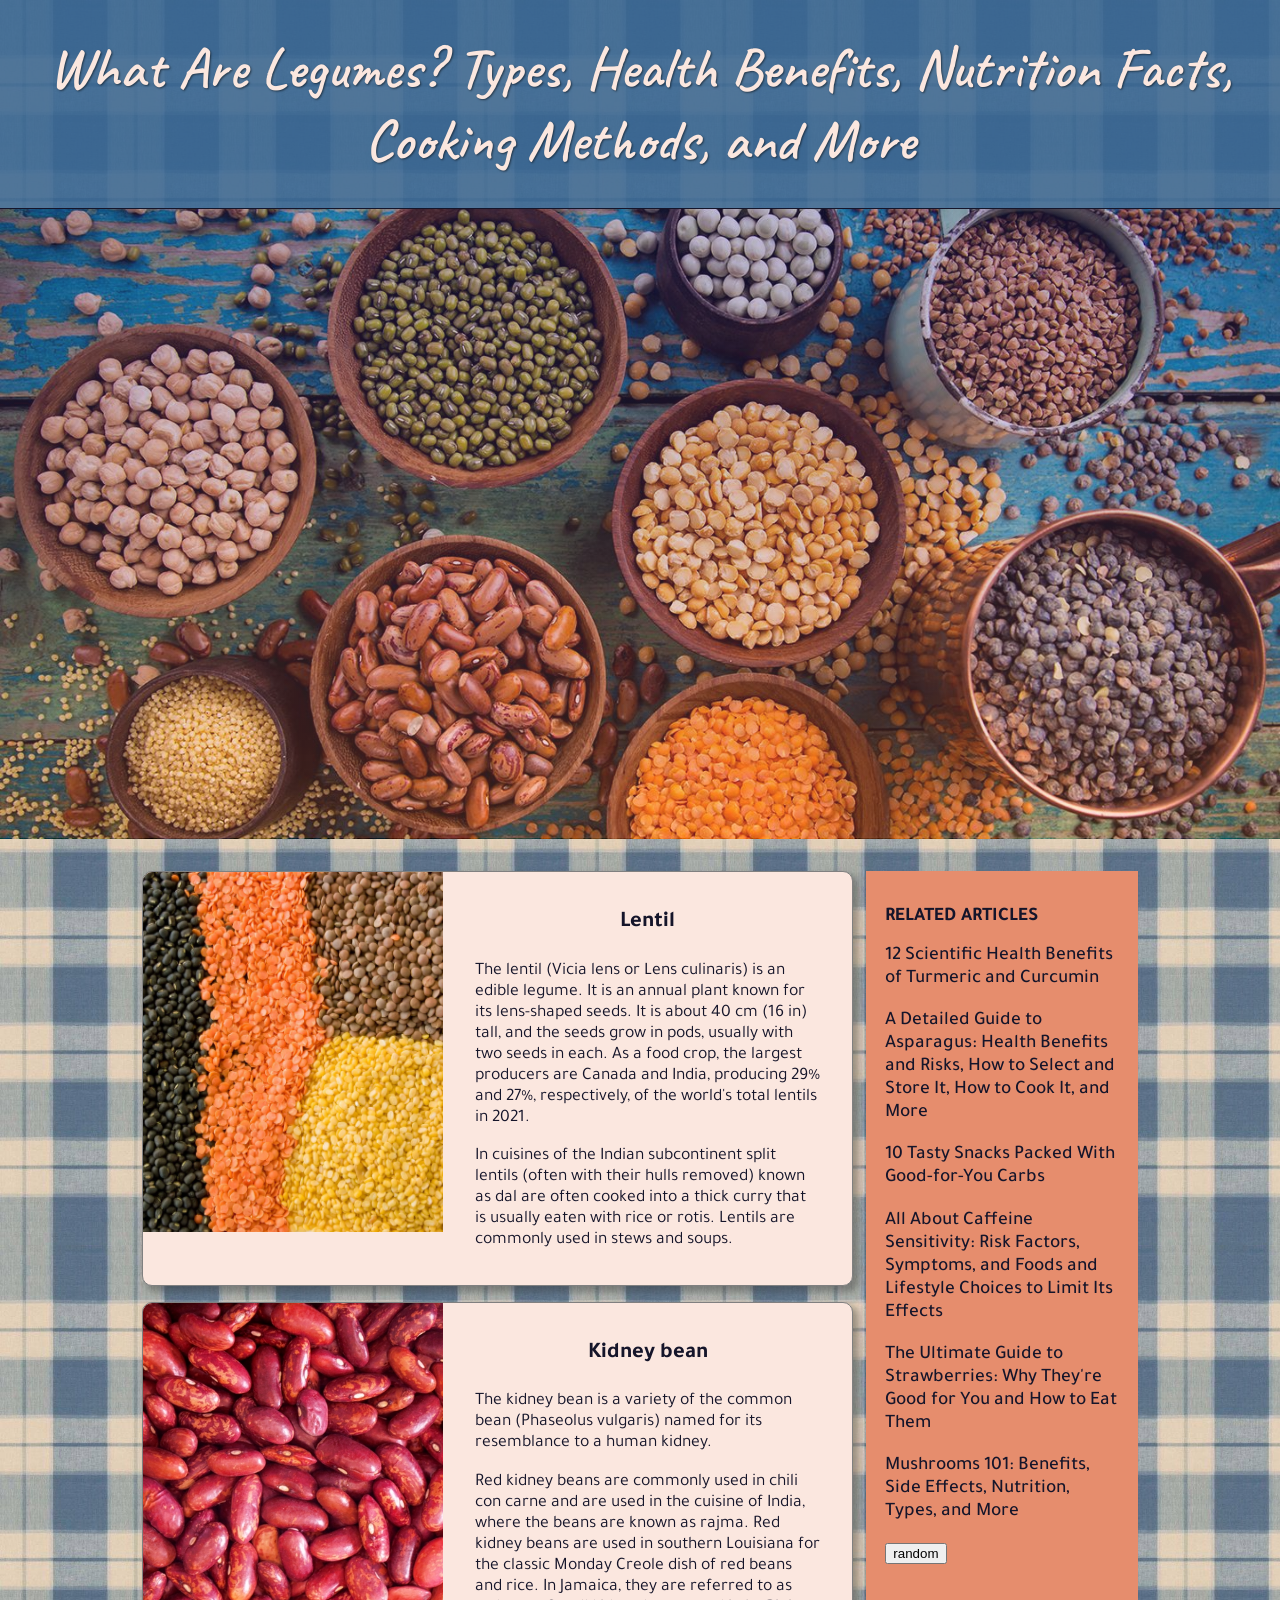
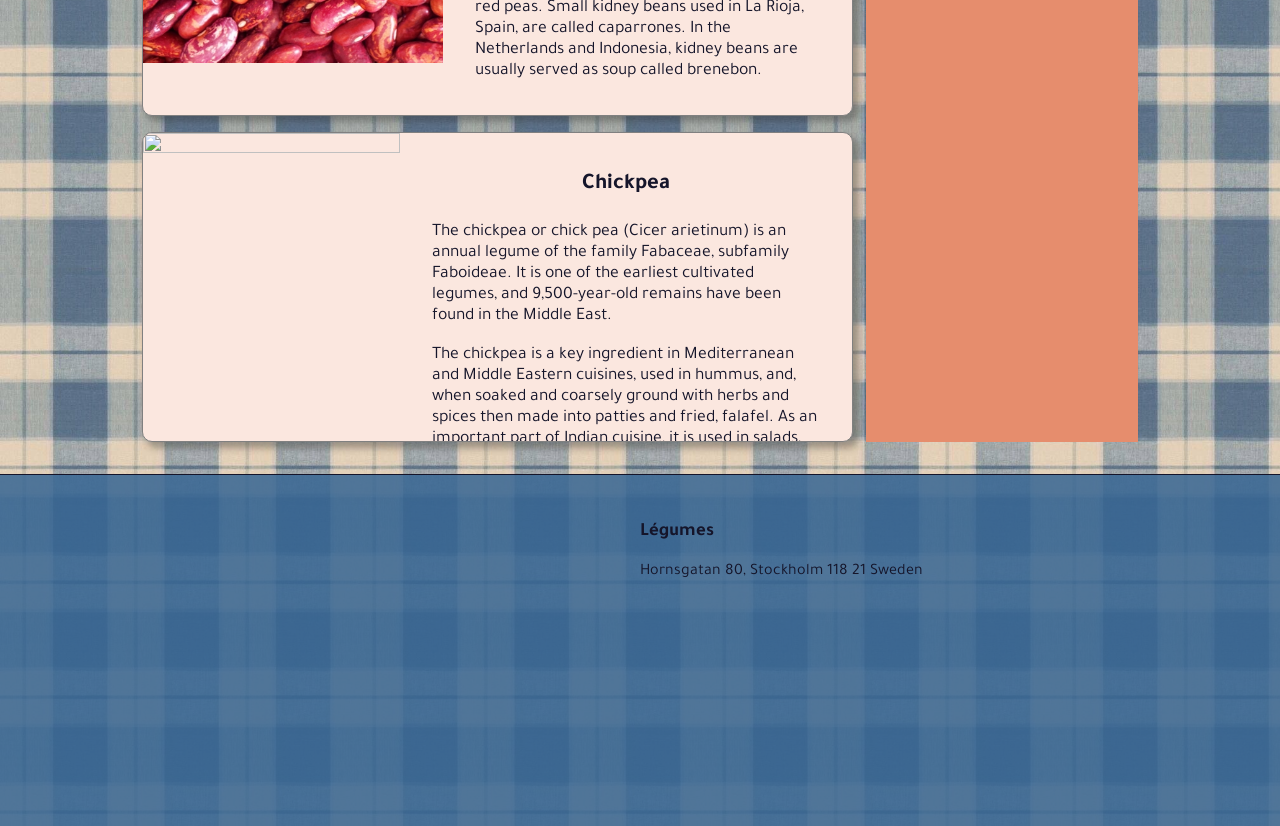
==== index.html @ 8ae05ea1 "ver 1" ====
<!DOCTYPE html>
<html>
  <head>
    <title>Legumes</title>
    <link rel="stylesheet" href="grid-legumes.css"> 
  </head>
  <body>
    <header>
      <div class="header-description">
        What Are Legumes? Types, Health Benefits, Nutrition Facts, Cooking Methods, and More
      </div>
    </header>
    <div class="hero">
      <img class="bg-img" src="images/legumes-bg.jpg">
      <div class="legumes-here">
       <!--  Legumes here, legumes there, legumes everywhere -->
      </div>
    </div>
    <main class="main">
      <div class="card">
        <img class="img" src="images/lentils.webp">
        <h3 class="title">Lentil</h3>
        <article class="content">
          <p>The lentil (Vicia lens or Lens culinaris) is an edible legume. It is an annual plant known for its lens-shaped seeds. It is about 40 cm (16 in) tall, and the seeds grow in pods, usually with two seeds in each. As a food crop, the largest producers are Canada and India, producing 29% and 27%, respectively, of the world's total lentils in 2021.</p>
          <p>In cuisines of the Indian subcontinent split lentils (often with their hulls removed) known as dal are often cooked into a thick curry that is usually eaten with rice or rotis. Lentils are commonly used in stews and soups.</p>
        </article>
      </div>
      <div class="card">
        <img class="img" src="images/kidney_bean.jpg">
        <h3 class="title">Kidney bean</h3>
        <article class="content">
          <p>The kidney bean is a variety of the common bean (Phaseolus vulgaris) named for its resemblance to a human kidney.</p>
          <p>Red kidney beans are commonly used in chili con carne and are used in the cuisine of India, where the beans are known as rajma. Red kidney beans are used in southern Louisiana for the classic Monday Creole dish of red beans and rice. In Jamaica, they are referred to as red peas. Small kidney beans used in La Rioja, Spain, are called caparrones. In the Netherlands and Indonesia, kidney beans are usually served as soup called brenebon.</p>
        </article>
      </div>
      <div class="card">
        <img class="img" src="images/chickpea.jpg">
        <h3 class="title">Chickpea</h3>
        <article class="content">
          <p>The chickpea or chick pea (Cicer arietinum) is an annual legume of the family Fabaceae, subfamily Faboideae. It is one of the earliest cultivated legumes, and 9,500-year-old remains have been found in the Middle East.</p>

          <p>The chickpea is a key ingredient in Mediterranean and Middle Eastern cuisines, used in hummus, and, when soaked and coarsely ground with herbs and spices then made into patties and fried, falafel. As an important part of Indian cuisine, it is used in salads, soups and stews, and curry, in chana masala, and in other food products that contain channa (chickpeas).</p>

        </article>
      </div>
    </main>
    <aside class="sidebar">
      <h2>
        RELATED ARTICLES
      </h2>
      <div>
        12 Scientific Health Benefits of Turmeric and Curcumin
      </div>
      <div>
        A Detailed Guide to Asparagus: Health Benefits and Risks, How to Select and Store It, How to Cook It, and More
      </div>
      <div>
        10 Tasty Snacks Packed With Good-for-You Carbs
      </div>
      <div>
        All About Caffeine Sensitivity: Risk Factors, Symptoms, and Foods and Lifestyle Choices to Limit Its Effects
      </div>
      <div>
        The Ultimate Guide to Strawberries: Why They're Good for You and How to Eat Them
      </div>
      <div>
        Mushrooms 101: Benefits, Side Effects, Nutrition, Types, and More
      </div>
      <button>random</button>
    </aside>
    <footer>
      <section>
        <div class="google-map">
          <iframe src="https://www.google.com/maps/embed?pb=!1m18!1m12!1m3!1d517066.3950972205!2d17.185859555212676!3d59.586549151602604!2m3!1f0!2f0!3f0!3m2!1i1024!2i768!4f13.1!3m3!1m2!1s0x465f77e64b66cd7d%3A0x6c4c135bd5a3dc15!2zTMOpZ3VtZXM!5e0!3m2!1sru!2sru!4v1701747193333!5m2!1sru!2sru" width="400" height="300" style="border:0;" allowfullscreen="" loading="lazy" referrerpolicy="no-referrer-when-downgrade"></iframe>
        </div>
        <div class="place-description">
          <h3>Légumes</h3>
          <div>Hornsgatan 80, Stockholm 118 21 Sweden</div>
        </div>
      </section>
    </footer>
  </body>
</html>
---- grid-legumes.css ----
@import url('https://fonts.googleapis.com/css2?family=Caveat:wght@400;500;600;700&display=swap');
@import url('https://fonts.googleapis.com/css2?family=Tajawal:wght@400;500;700;800&display=swap');

:root {
  --caveat-font-family: 'Caveat', cursive;
  --tajawal-font-family: 'Tajawal', sans-serif;
  --main-clr: rgb(21, 21, 42);
  --orange-clr: rgb(230, 141, 109); 
  --blue-clr: blue;
  --light-clr: rgb(251, 231, 223);
}

html {
  background-image: url("images/pattern_seamless.jpg");
  background-repeat: repeat;
  background-size: 350px;
}

body {
  margin: 0;
  display: grid;
  grid-template-rows: /* 10em */auto 70vh auto 24em;
  grid-template-columns: 1fr 5fr 2fr 1fr;
  grid-template-areas: 
  "header header header header"
  "hero hero hero hero"
  ". main sidebar ."
  "footer footer footer footer"; 
  color: var(--main-clr);
}

header, footer {
  /* background-color: rgba(255, 255, 255, 0.7); */
  background-color: rgb(55, 101, 147, 0.85);
}

header {
  grid-area: header;
  padding: 2rem 1rem;
  border-bottom: 1px solid var(--main-clr);
}

.header-description {
  font-family: var(--caveat-font-family);
  font-size: 3.6rem;
  font-weight: 600;
  color: var(--light-clr);
  text-shadow: 1px 1px 2px rgba(0, 0, 0, 0.5);
  text-align: center;
  max-width: 1300px;
  margin-inline: auto;
}

.hero {
  grid-area: hero;
  position: relative;
  border-bottom: 1px solid var(--main-clr);
}

.hero::before{
  content: ''; 
  background: linear-gradient(rgba(54, 48, 138, 0.3) 10%, rgba(255, 148, 124, 0.2));
  position: absolute;
  inset: 0;
  pointer-events: none;
}

/* .legumes-here {
  position: absolute;
  top: 50%;
  left: 50%;
  transform: translate(-50%, -50%);

  font-family: var(--caveat-font-family);
  font-size: 2.5rem;
  color: rgb(255, 226, 226);
  text-shadow: 1px 1px 4px black;
} */

.bg-img {
  width: 100%;
  height: 70vh;
  object-fit: cover;
}

.main {
  grid-area: main;
  margin-top: 2rem;
}

.card {
  display: grid;
  /* grid-template-columns: 2fr 3fr; */
  grid-template-columns: auto 1fr;
  grid-template-rows: min-content auto;
  grid-template-areas: 
  "img title"
  "img content";
  border-radius: 10px;
  background-color: var(--light-clr);
  overflow: hidden;
  border: 1px solid gray;
  box-shadow: 5px 5px 7px 1px rgb(52, 52, 52, 0.4);
}

.card:nth-child(1),
.card:nth-child(2) {
  margin-bottom: 1rem;
}

.card h3 {
  padding: 1rem 0 0;
  text-align: center;
  font-size: 1.4rem;
  font-family: var(--tajawal-font-family);
}

.card article {
  padding: 0 2rem 1rem;
  font-size: 1.1rem;
}

.card article p {
  margin-top: 0.1em;
}

.img {
  display: block;
  max-width: 300px;
  width: 100%;
  aspect-ratio: 1/1.2;
  object-fit: cover;
  grid-area: img;
}

.title {
  grid-area: title;
}

.content {
  grid-area: content;
}

.content p {
  font-family: var(--tajawal-font-family);
}

.sidebar {
  background-color: var(--orange-clr);
  grid-area: sidebar;
  margin-top: 2rem;
  font-family: var(--tajawal-font-family);
  padding: 1.2em;
  margin-left: 0.8em;
}

.sidebar h2 {
  font-size: 1.2rem;
}

.sidebar div {
  font-size: 1.2rem;
  margin-bottom: 1em;
  font-weight: 500;
  cursor: pointer;
}

.sidebar div:hover {
  color: green;
  cursor: pointer;
}

button:hover {
  cursor: pointer !important;
  pointer-events: auto;
}

footer {
  grid-area: footer;
  margin-top: 2rem;
  padding: 1.7em;
  border-top: 1px solid var(--main-clr);
}

footer section {
  display: grid;
  grid-template-columns: 1fr 1fr;
}

.google-map {
  padding-bottom: 20%;
  max-width: 80%;
  position: relative;
}

.google-map iframe {
  position: absolute;
  width: 100%;
  left: 0;
  top:0;
}

.place-description {
  font-family: var(--tajawal-font-family);
}

/* https://www.tripadvisor.com/Restaurant_Review-g189852-d3478764-Reviews-Legumes-Stockholm.html */

/* https://www.everydayhealth.com/diet-nutrition/legumes-types-health-benefits-nutrition-facts-cooking-methods-and-more/ */
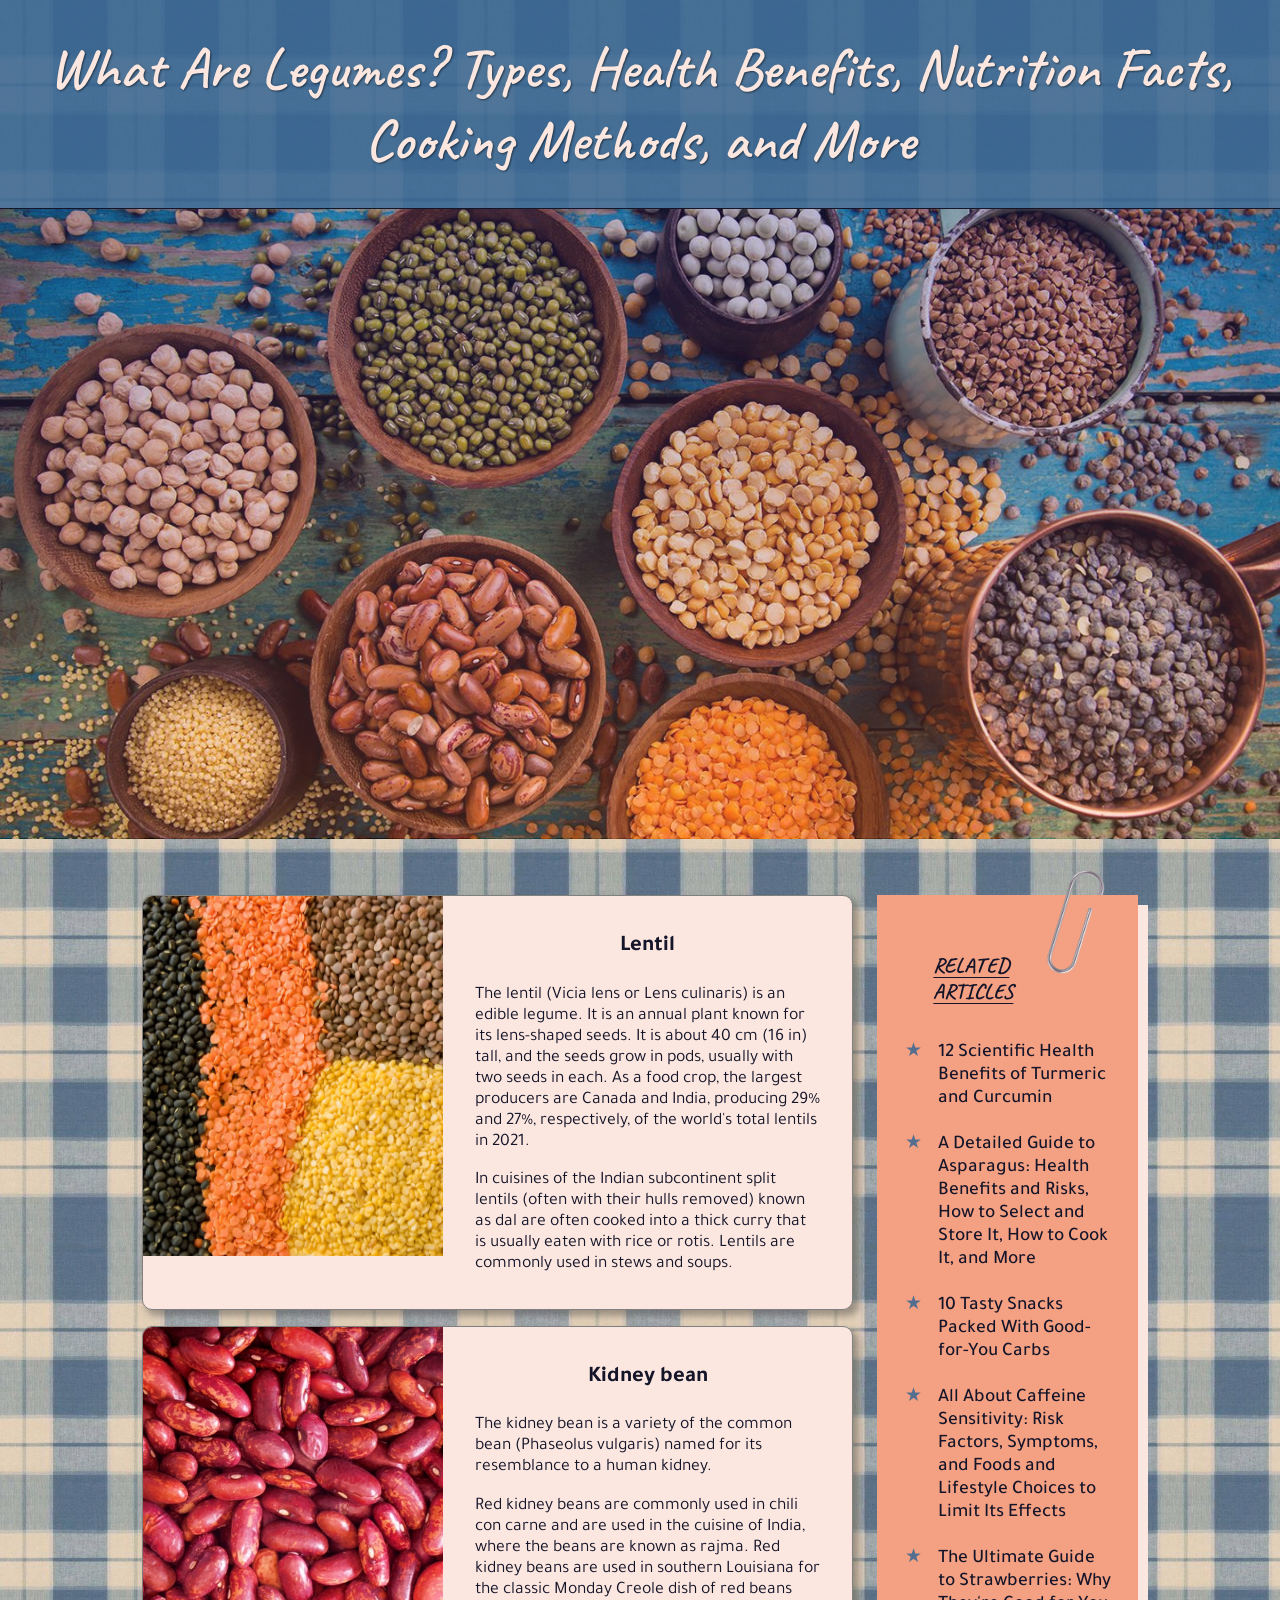
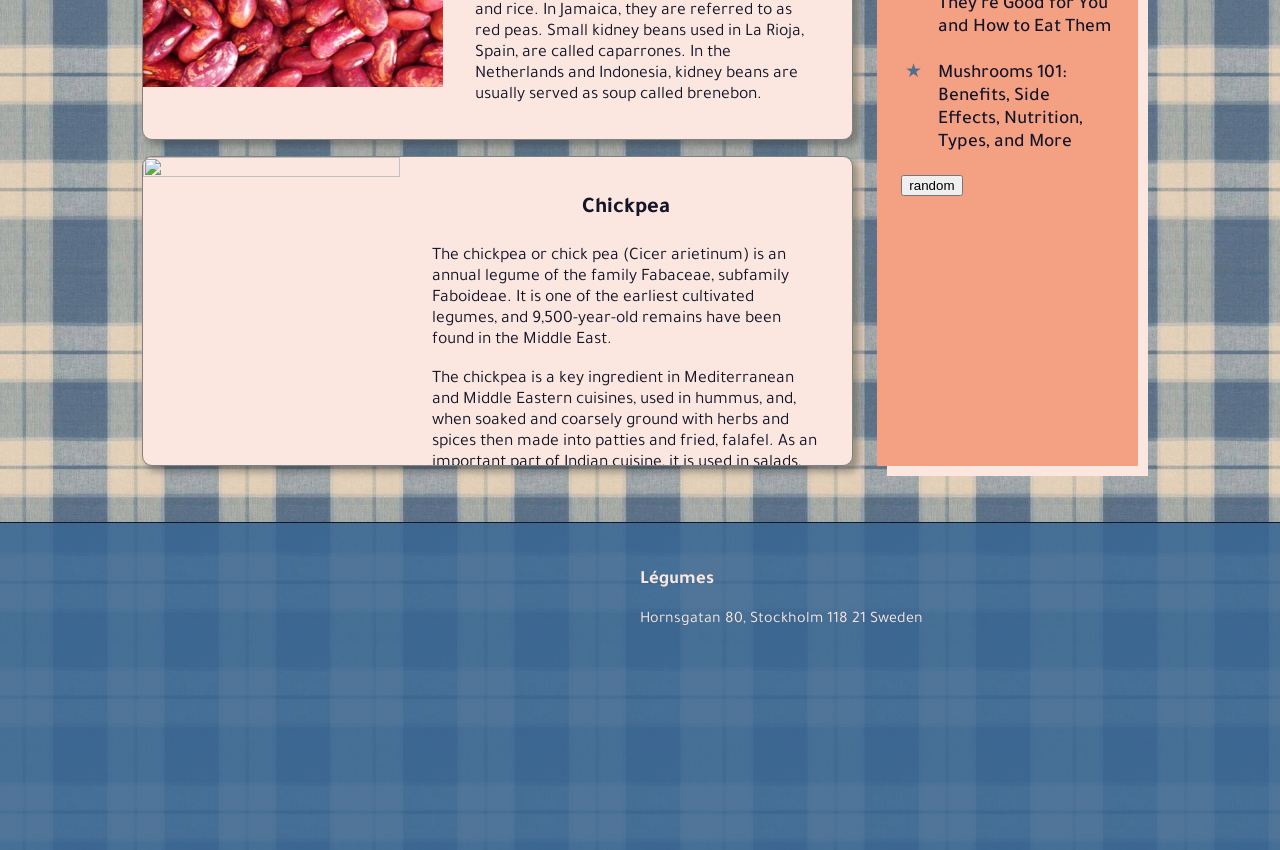
==== commit d05648a9: "ver 2" ====
--- a/index.html
+++ b/index.html
@@ -40,32 +40,36 @@
           <p>The chickpea or chick pea (Cicer arietinum) is an annual legume of the family Fabaceae, subfamily Faboideae. It is one of the earliest cultivated legumes, and 9,500-year-old remains have been found in the Middle East.</p>
 
           <p>The chickpea is a key ingredient in Mediterranean and Middle Eastern cuisines, used in hummus, and, when soaked and coarsely ground with herbs and spices then made into patties and fried, falafel. As an important part of Indian cuisine, it is used in salads, soups and stews, and curry, in chana masala, and in other food products that contain channa (chickpeas).</p>
-
         </article>
       </div>
     </main>
     <aside class="sidebar">
+      <img class="paperclip" src="images/paperclip.png" alt="paperclip">
+      <div class="layer"></div>
       <h2>
         RELATED ARTICLES
       </h2>
-      <div>
-        12 Scientific Health Benefits of Turmeric and Curcumin
-      </div>
-      <div>
-        A Detailed Guide to Asparagus: Health Benefits and Risks, How to Select and Store It, How to Cook It, and More
-      </div>
-      <div>
-        10 Tasty Snacks Packed With Good-for-You Carbs
-      </div>
-      <div>
-        All About Caffeine Sensitivity: Risk Factors, Symptoms, and Foods and Lifestyle Choices to Limit Its Effects
-      </div>
-      <div>
-        The Ultimate Guide to Strawberries: Why They're Good for You and How to Eat Them
-      </div>
-      <div>
-        Mushrooms 101: Benefits, Side Effects, Nutrition, Types, and More
-      </div>
+      <ul>
+        <li>
+          <a href="#">12 Scientific Health Benefits of Turmeric and Curcumin</a>
+        </li>
+        <li>
+          <a href="#">A Detailed Guide to Asparagus: Health Benefits and Risks, How to Select and Store It, How to Cook It, and More</a>
+        </li>
+        <li>
+          <a href="#">10 Tasty Snacks Packed With Good-for-You Carbs</a>
+        </li>
+        <li>
+          <a href="#">All About Caffeine Sensitivity: Risk Factors, Symptoms, and Foods and Lifestyle Choices to Limit Its Effects</a>
+        </li>
+        <li>
+          <a href="#">The Ultimate Guide to Strawberries: Why They're Good for You and How to Eat Them</a>
+        </li>
+        <li>
+          <a href="#">Mushrooms 101: Benefits, Side Effects, Nutrition, Types, and More</a>
+        </li>
+      </ul>
+
       <button>random</button>
     </aside>
     <footer>
--- a/grid-legumes.css
+++ b/grid-legumes.css
@@ -5,9 +5,13 @@
   --caveat-font-family: 'Caveat', cursive;
   --tajawal-font-family: 'Tajawal', sans-serif;
   --main-clr: rgb(21, 21, 42);
-  --orange-clr: rgb(230, 141, 109); 
-  --blue-clr: blue;
+  --orange-clr: rgb(244, 160, 130); 
+  --blue-clr: rgb(55, 101, 147, 0.85);
   --light-clr: rgb(251, 231, 223);
+}
+
+::selection {
+  background-color: var(--orange-clr);
 }
 
 html {
@@ -30,8 +34,7 @@
 }
 
 header, footer {
-  /* background-color: rgba(255, 255, 255, 0.7); */
-  background-color: rgb(55, 101, 147, 0.85);
+  background-color: var(--blue-clr);
 }
 
 header {
@@ -85,7 +88,7 @@
 
 .main {
   grid-area: main;
-  margin-top: 2rem;
+  margin-top: 3.5rem;
 }
 
 .card {
@@ -98,6 +101,7 @@
   "img content";
   border-radius: 10px;
   background-color: var(--light-clr);
+  font-family: var(--tajawal-font-family);
   overflow: hidden;
   border: 1px solid gray;
   box-shadow: 5px 5px 7px 1px rgb(52, 52, 52, 0.4);
@@ -141,33 +145,63 @@
   grid-area: content;
 }
 
-.content p {
-  font-family: var(--tajawal-font-family);
-}
-
 .sidebar {
+  grid-area: sidebar;
+  position: relative;
   background-color: var(--orange-clr);
-  grid-area: sidebar;
-  margin-top: 2rem;
-  font-family: var(--tajawal-font-family);
-  padding: 1.2em;
-  margin-left: 0.8em;
+  margin: 3.5rem 0 0 1.5rem;
+  padding: 1.5rem;
+  font-family: var(--tajawal-font-family);
+}
+
+.paperclip {
+  position: absolute;
+  top: -1.75rem;
+  right: 2rem;
+  display: block;
+  height: 110px;
+}
+
+.layer {
+  position: absolute;
+  right: -10px;
+  bottom: -10px;
+  z-index: -1;
+  background-color: var(--light-clr);
+  width: 100%;
+  height: 100%;
 }
 
 .sidebar h2 {
+  font-family: var(--caveat-font-family);
+  font-size: 1.3rem;
+  padding: 1rem 2rem;
+  text-decoration: underline;
+  text-underline-offset: 5px;
+  text-decoration-thickness: 1px;
+}
+
+.sidebar a {
+  text-decoration: none;
+  color: var(--main-clr);
   font-size: 1.2rem;
-}
-
-.sidebar div {
+  font-weight: 450;
+}
+
+.sidebar li {
+  margin-bottom: 1.2rem;
+  margin-left: -1.2rem;
+  padding-left: 1rem;
+}
+
+.sidebar li::marker {
+  color: var(--blue-clr);
+  content: '\2605';
   font-size: 1.2rem;
-  margin-bottom: 1em;
-  font-weight: 500;
-  cursor: pointer;
-}
-
-.sidebar div:hover {
-  color: green;
-  cursor: pointer;
+}
+
+.sidebar a:hover {
+  color: var(--blue-clr);
 }
 
 button:hover {
@@ -177,7 +211,7 @@
 
 footer {
   grid-area: footer;
-  margin-top: 2rem;
+  margin-top: 3.5rem;
   padding: 1.7em;
   border-top: 1px solid var(--main-clr);
 }
@@ -202,6 +236,7 @@
 
 .place-description {
   font-family: var(--tajawal-font-family);
+  color: var(--light-clr);
 }
 
 /* https://www.tripadvisor.com/Restaurant_Review-g189852-d3478764-Reviews-Legumes-Stockholm.html */
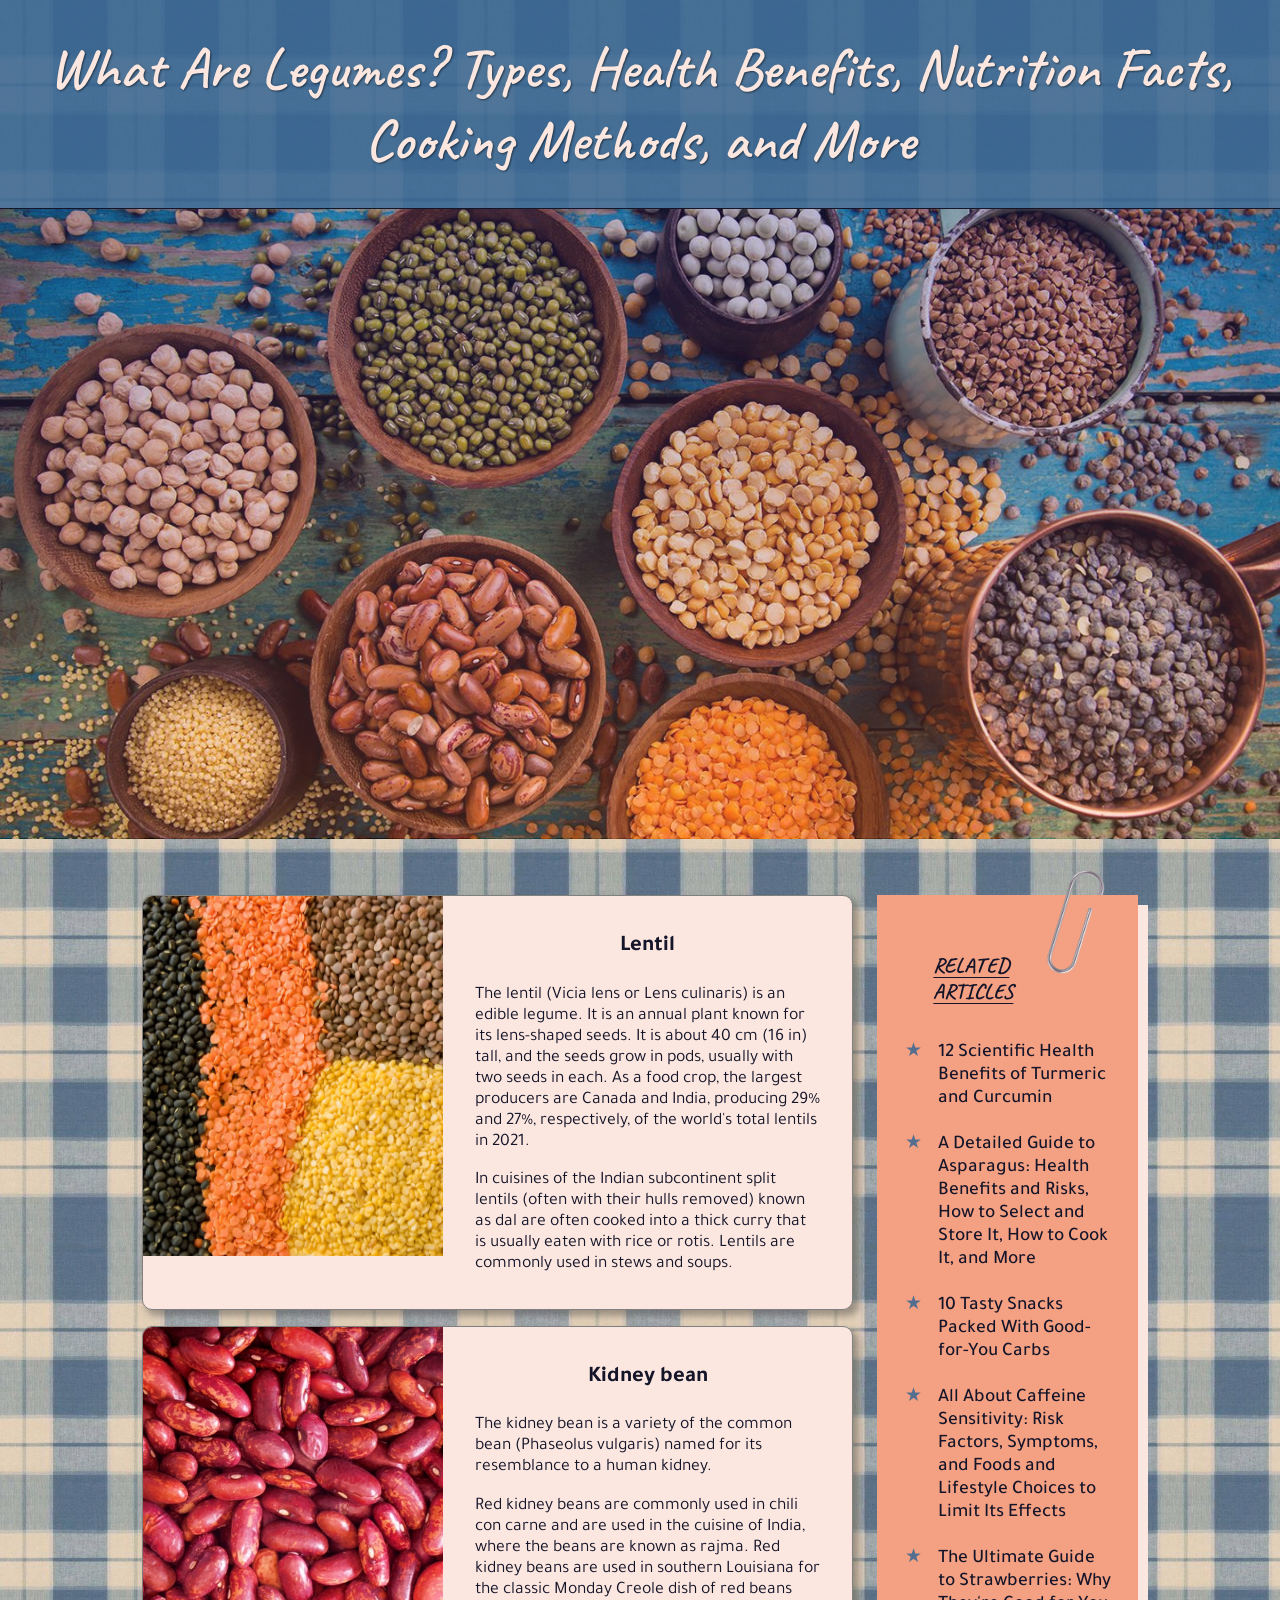
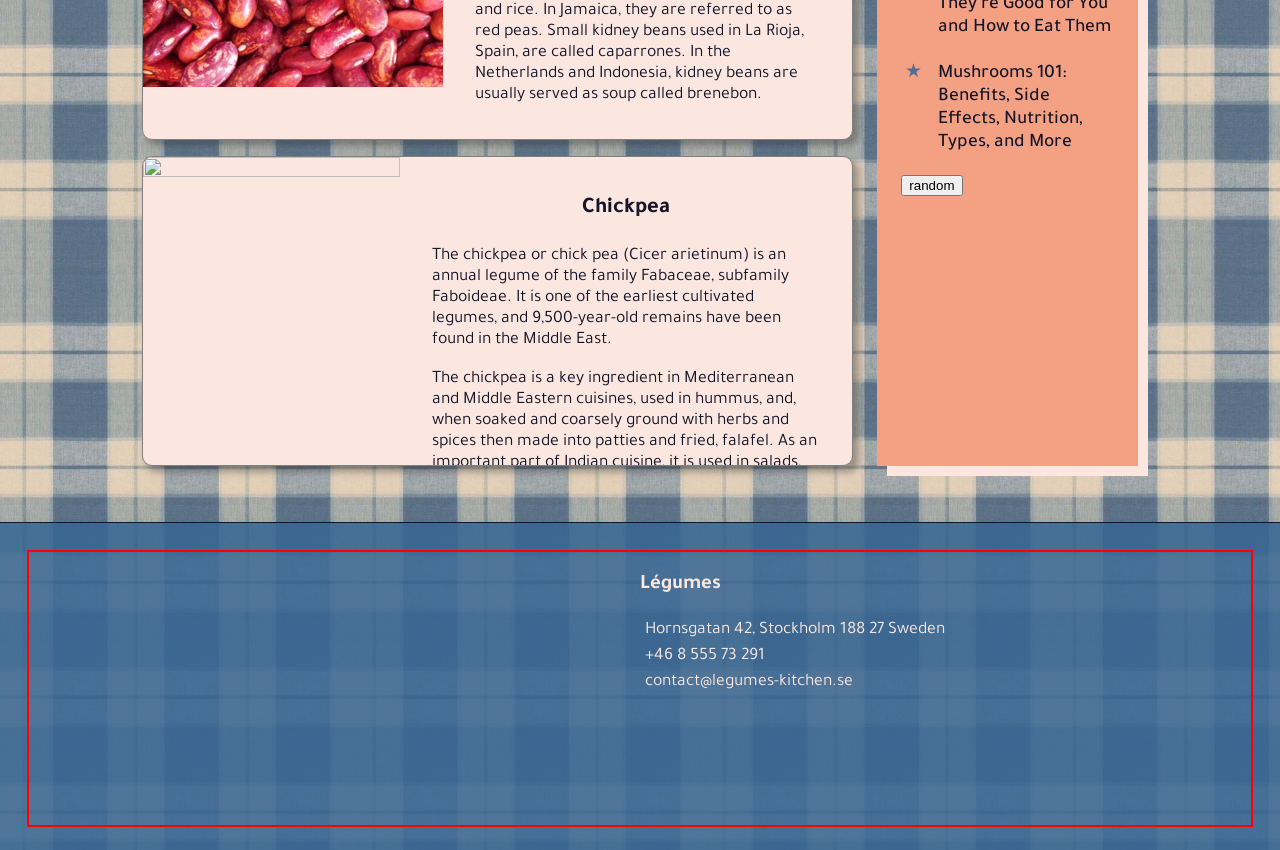
==== commit fb25d27a: "ver 3" ====
--- a/index.html
+++ b/index.html
@@ -2,7 +2,8 @@
 <html>
   <head>
     <title>Legumes</title>
-    <link rel="stylesheet" href="grid-legumes.css"> 
+    <link rel="stylesheet" href="grid-legumes.css">
+    <link rel="stylesheet" href="https://cdnjs.cloudflare.com/ajax/libs/font-awesome/7.0.1/css/all.min.css"> 
   </head>
   <body>
     <header>
@@ -79,8 +80,28 @@
         </div>
         <div class="place-description">
           <h3>Légumes</h3>
-          <div>Hornsgatan 80, Stockholm 118 21 Sweden</div>
+          <div class="location-address">
+            <i class="fa-solid fa-location-dot"></i>
+            Hornsgatan 42, Stockholm 188 27 Sweden</div>
+          <div class="phone-number">
+            <i class="fa-solid fa-phone"></i>
+            +46 8 555 73 291</div>
+          <div class="email-address">
+            <i class="fa-regular fa-envelope"></i>
+            contact@legumes-kitchen.se</div>
+          <div class="socials">
+            <a href="#">
+              <i class="fa-brands fa-instagram"></i>
+            </a>
+            <a href="#">
+              <i class="fa-brands fa-facebook"></i>
+            </a>
+            <a href="#">
+              <i class="fa-brands fa-x-twitter"></i>
+            </a>
+          </div>
         </div>
+        
       </section>
     </footer>
   </body>
--- a/grid-legumes.css
+++ b/grid-legumes.css
@@ -219,17 +219,20 @@
 footer section {
   display: grid;
   grid-template-columns: 1fr 1fr;
+  border: 2px solid red;
+  height: 100%;
 }
 
 .google-map {
-  padding-bottom: 20%;
-  max-width: 80%;
+  /* padding-bottom: 20%; */
+/*   max-width: 80%; */
   position: relative;
 }
 
 .google-map iframe {
   position: absolute;
-  width: 100%;
+  width: 90%;
+  height: 100%;
   left: 0;
   top:0;
 }
@@ -237,7 +240,115 @@
 .place-description {
   font-family: var(--tajawal-font-family);
   color: var(--light-clr);
-}
+  font-size: 1.1rem;
+}
+
+.place-description div {
+  line-height: 1.5;
+}
+
+.location-address,
+.phone-number,
+.email-address {
+  display: flex;
+  align-items: center;
+}
+
+.place-description i {
+  color: var(--orange-clr);
+  margin-right: 5px;
+}
+
+.socials {
+  margin-top: 2rem;
+}
+
+.socials a {
+  text-decoration: none;
+}
+
+.socials i {
+  font-size: 1.7rem;
+  margin-right: 4px;
+  transition: color 300ms ease;
+  width: fit-content;
+}
+
+.socials a:hover i {
+  color: var(--light-clr);
+}
+
+@media (max-width: 1024px) {
+  .header-description {
+    font-size: 3rem;
+  }
+  body {
+    grid-template-areas: 
+    "header header header header"
+    "hero hero hero hero"
+    "main main sidebar sidebar"
+    "footer footer footer footer"; 
+  }
+  .card {
+    margin-left: 1rem;
+  }
+  .sidebar {
+    margin-right: 1.6rem;
+    margin-left: 1rem;
+  }
+  .paperclip {
+    right: 0.5rem;
+  }
+}
+
+@media (max-width: 800px) {
+  .header-description {
+    font-size: 2.5rem;
+  }
+  body {
+    grid-template-rows: /* 10em */auto 70vh auto auto auto;
+    grid-template-columns: 1fr;
+    grid-template-areas: 
+    "header"
+    "hero"
+    "main"
+    "sidebar"
+    "footer"; 
+  }
+  .card {
+    margin-inline: 1rem;
+  }
+  .sidebar {
+    margin-right: 1.6rem;
+    margin-left: 1rem;
+  }
+  .paperclip {
+    right: 1.5rem;
+  }
+  footer section {
+    grid-template-columns: 1fr;
+    grid-template-areas: 
+    "contacts"
+    "map"; 
+    height: auto;
+  }
+  .google-map {
+    position: static; 
+    grid-area: map;
+  }
+  .google-map iframe {
+    position: relative;
+    width: 100%;
+    height: 300px;
+  }
+  .place-description {
+    grid-area: contacts;
+    margin-inline: auto;
+    margin-bottom: 2rem;
+    text-align: center;
+  }
+}
+
 
 /* https://www.tripadvisor.com/Restaurant_Review-g189852-d3478764-Reviews-Legumes-Stockholm.html */
 
